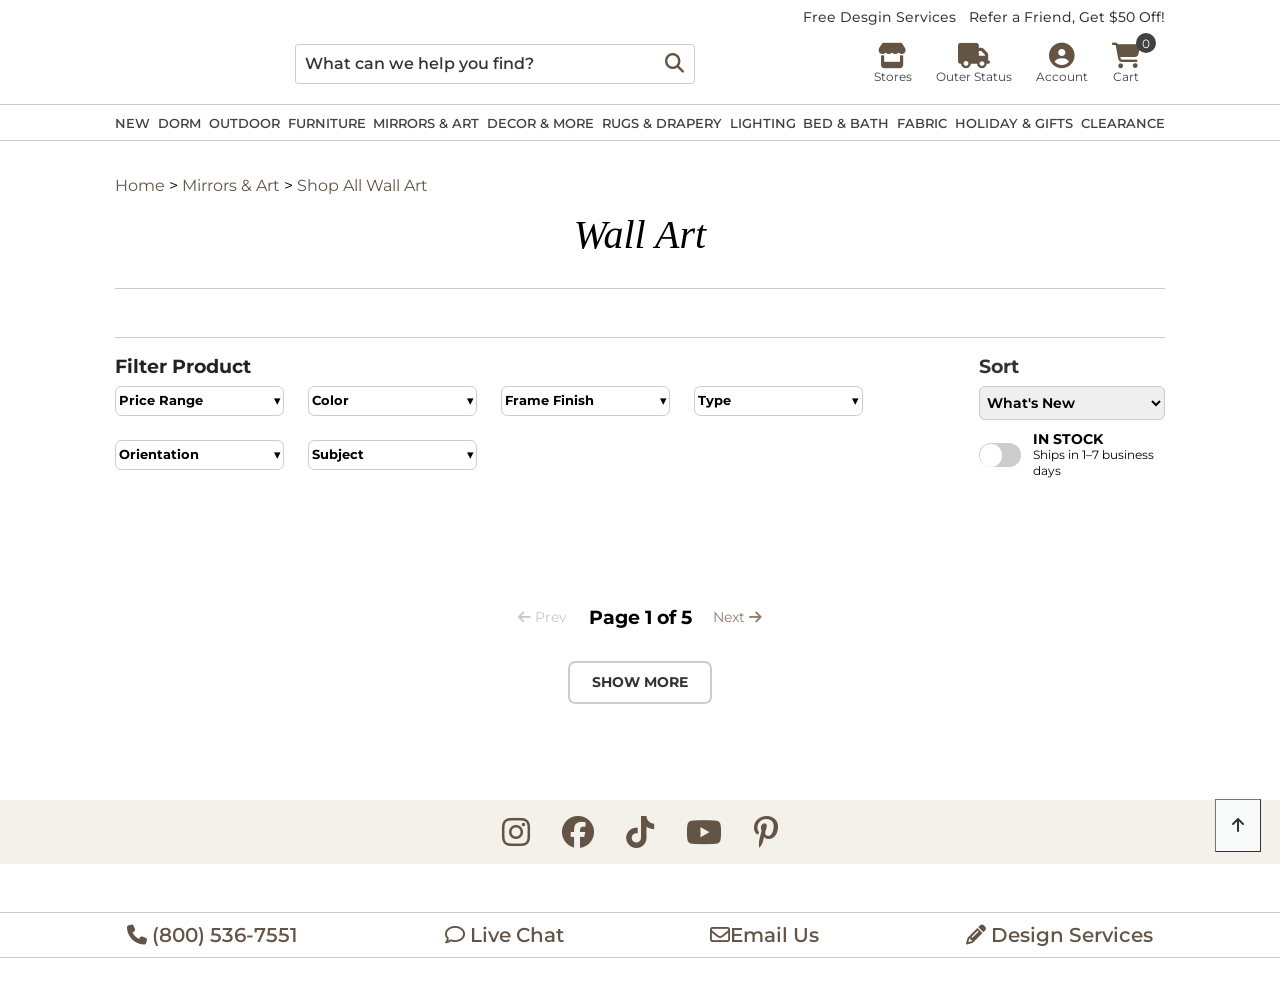
==== index.html @ 771d3446 "move the index to html" ====
<!DOCTYPE html>
<html lang="en">
  <head>
    <meta charset="UTF-8" />
    <meta name="viewport" content="width=device-width, initial-scale=1.0" />
    <title>Wall Arts | Ballard Desgins</title>
    <link
      rel="icon"
      href="//static1.ballarddesigns.com/wcsstore/images/BallardDesigns/favicons/favicon-32x32.png"
      type="image/png"
      sizes="32x32"
    />
    <!-- Font Awesome CDN Link -->
    <link
      href="https://cdnjs.cloudflare.com/ajax/libs/font-awesome/6.7.2/css/all.min.css"
      rel="stylesheet"
    />
    <!-- Custom CSS -->
    <link rel="stylesheet" href="/css/style.css" />
    <link rel="stylesheet" href="/css/header.css" />
    <link rel="stylesheet" href="/css/navbar.css" />
    <link rel="stylesheet" href="/css/wallArt.css" />
    <link rel="stylesheet" href="/css/filter&sort.css" />
    <link rel="stylesheet" href="/css/products.css" />
    <link rel="stylesheet" href="/css/footer.css" />
    <link rel="stylesheet" href="/css/responsive.css" />
    <!-- Custom JS -->
    <script src="fetchHeader.js" type="module" defer></script>
    <script src="fetchWallArt.js" type="module" defer></script>
    <script src="fetchProducts.js" type="module" defer></script>
    <script src="mainFunctions.js" type="module" defer></script>
  </head>
  <body>
    <!-- Start Header -->
    <header id="Header" class="container">
      <!-- Start Top Header -->
      <div class="top-header">
        <a href="#">Free Desgin Services</a>
        <a href="">Refer a Friend, Get $50 Off!</a>
      </div>
      <!-- End Top Header -->

      <!-- Start Main Header -->
      <div class="main-header">
        <a href="#"><img id="logo" src="" alt="" /></a>
        <div class="search-box">
          <input type="search" placeholder="What can we help you find?" />
          <button><i class="fa-solid fa-magnifying-glass"></i></button>
        </div>
        <div class="header-icons">
          <a href="#">
            <i class="fa-solid fa-store"></i>
            <span>Stores</span>
          </a>
          <a href="#">
            <i class="fa-solid fa-truck"></i>
            <span>Outer Status</span>
          </a>
          <a href="#">
            <i class="fa-solid fa-circle-user"></i>
            <span>Account</span>
          </a>
          <a href="#" class="cartLink">
            <i class="fa-solid fa-cart-shopping"></i>
            <span>Cart</span>
            <span class="cartBubble">0</span>
            <div class="cartPopup">Your shopping cart is empty</div>
          </a>
        </div>
      </div>
      <!-- End Main Header -->

      <!-- Start Scrolled Header -->
      <div class="main-header-scrolled">
        <a href="#"><img id="logo-scrolled" src="" alt="" /></a>
        <div class="search-box-scrolled">
          <input type="search" placeholder="What can we help you find?" />
          <button><i class="fa-solid fa-magnifying-glass"></i></button>
        </div>
        <div class="header-icons">
          <a href="#">
            <i class="fa-solid fa-store"></i>
          </a>
          <a href="#">
            <i class="fa-solid fa-truck"></i>
          </a>
          <a href="#">
            <i class="fa-solid fa-circle-user"></i>
          </a>
          <a href="#" class="cartLink">
            <i class="fa-solid fa-cart-shopping"></i>
            <span class="cartBubble">0</span>
            <div class="cartPopup">Your shopping cart is empty</div>
          </a>
        </div>
      </div>
      <!-- Start Scrolled Header -->

      <!-- Start Responsive Header -->
      <div class="responsive">
        <div class="main-header-responsive">
          <div class="header-icons-responsive1">
            <button id="menu-toggle">
              <i class="fa-solid fa-bars"></i>
            </button>
            <a href="#">
              <i class="fa-solid fa-circle-user"></i>
            </a>
          </div>
          <a href="#"><img id="logo-responsive" src="" alt="" /></a>
          <div class="header-icons-responsive2">
            <a href="#searchBoxResponsive">
              <i class="fa-solid fa-magnifying-glass"></i>
            </a>
            <a href="#" class="cartLink">
              <i class="fa-solid fa-cart-shopping"></i>
              <span class="cartBubble">0</span>
              <div class="cartPopup">Your shopping cart is empty</div>
            </a>
          </div>
        </div>
      </div>
      <!-- End Responsive Header -->

      <hr id="hr1" />
      <!-- Start Navbar -->
      <nav>
        <ul class="nav-list">
          <li class="nav-item">
            <a class="nav-link" href="#">NEW</a>
            <div class="dropdown-menu">
              <ul>
                <li><a href="#">ALL NEW ITEMS</a></li>
                <li><a href="#">THE DORM COLLECTION</a></li>
                <li><a href="#">OUTDOOR</a></li>
                <li><a href="#">FURNITURE</a></li>
                <li><a href="#">MIRRORS & ART</a></li>
                <li><a href="#">DECOR & MORE</a></li>
                <li><a href="#">TABLETOP</a></li>
                <li><a href="#">RUGS & DRAPERY</a></li>
                <li><a href="#">LIGHTING</a></li>
                <li><a href="#">BED & BATH</a></li>
                <li><a href="#">FABRIC BY THE YARD</a></li>
              </ul>
              <div class="dropdown-image">
                <img id="dropdownImgNew" src="" alt="Dropdown New Image" />
                <h4>Your Entry Needs This</h4>
                <p>
                  Don't miss the feminine details and narrow profile of our
                  Dawson Cabinet.
                </p>
                <a href="#">SHOP NOW »</a>
              </div>
            </div>
          </li>
          <li class="nav-item">
            <a class="nav-link" href="#">Dorm</a>
            <div class="dropdown-menu">
              <ul>
                <li><a href="#">ALL NEW ITEMS</a></li>
                <li><a href="#">THE DORM COLLECTION</a></li>
                <li><a href="#">OUTDOOR</a></li>
                <li><a href="#">FURNITURE</a></li>
                <li><a href="#">MIRRORS & ART</a></li>
                <li><a href="#">DECOR & MORE</a></li>
                <li><a href="#">TABLETOP</a></li>
                <li><a href="#">RUGS & DRAPERY</a></li>
                <li><a href="#">LIGHTING</a></li>
                <li><a href="#">BED & BATH</a></li>
                <li><a href="#">FABRIC BY THE YARD</a></li>
              </ul>
              <div class="dropdown-image">
                <img id="dropdownImgDorm" src="" alt="Dropdown New Dorm" />
                <h4>Your Entry Needs This</h4>
                <p>
                  Don't miss the feminine details and narrow profile of our
                  Dawson Cabinet.
                </p>
                <a href="#">SHOP DORM »</a>
              </div>
            </div>
          </li>
          <li class="nav-item">
            <a class="nav-link" href="#">Outdoor</a>
          </li>
          <li class="nav-item">
            <a class="nav-link" href="#">Furniture</a>
          </li>
          <li class="nav-item">
            <a class="nav-link" href="#">Mirrors & Art</a>
          </li>
          <li class="nav-item">
            <a class="nav-link" href="#">Decor & More</a>
          </li>
          <li class="nav-item">
            <a class="nav-link" href="#">Rugs & Drapery</a>
          </li>
          <li class="nav-item">
            <a class="nav-link" href="#">Lighting</a>
          </li>
          <li class="nav-item">
            <a class="nav-link" href="#">Bed & Bath</a>
          </li>
          <li class="nav-item">
            <a class="nav-link" href="#">Fabric</a>
          </li>
          <li class="nav-item">
            <a class="nav-link" href="#">Holiday & Gifts</a>
          </li>
          <li class="nav-item">
            <a class="nav-link" href="#" class="clearance">Clearance</a>
          </li>
        </ul>
      </nav>
      <!-- End Navbar -->
      <hr id="hr2" />
    </header>
    <!-- End Header -->

    <!-- Start Responsive Search Box -->
    <section class="search-box-responsive container" id="searchBoxResponsive">
      <input type="search" placeholder="What can we help you find?" />
      <button><i class="fa-solid fa-magnifying-glass"></i></button>
    </section>
    <!-- End Responsive Search Box -->

    <!-- Start Responsive Navbar -->
    <aside>
      <div id="side-menu" class="side-menu">
        <div class="side-menu-header">
          <h2>Shop by Category</h2>
          <button id="menu-close"><i class="fa-solid fa-xmark"></i></button>
        </div>
        <ul>
          <li>New</li>
          <li>Dorm</li>
          <li>Outdoor</li>
          <li>Furniture</li>
          <li>Mirrors & Art</li>
          <li>Decor & More</li>
          <li>Rugs & Drapery</li>
          <li>Lighting</li>
          <li>Bed & Bath</li>
          <li>Fabric</li>
          <li>Holiday & Gifts</li>
          <li class="clearance">Clearance</li>
        </ul>
        <div class="header-icons">
          <a href="#">
            <i class="fa-solid fa-store"></i>
            <span>Stores</span>
          </a>
          <a href="#">
            <i class="fa-solid fa-truck"></i>
            <span>Outer Status</span>
          </a>
          <a href="#">
            <i class="fa-solid fa-circle-user"></i>
            <span>Account</span>
          </a>
          <a href="#">
            <i class="fa-solid fa-headset"></i>
            <span>Contact</span>
          </a>
        </div>
      </div>
    </aside>
    <!-- End Responsive Navbar -->

    <!-- Start WallArt -->
    <section id="wallArt" class="container">
      <div id="breadcrumbs">
        <a href="#">Home</a> <span> > </span> <a href="#">Mirrors & Art</a>
        <span> > </span> <a href="#">Shop All Wall Art</a>
      </div>
      <h1>Wall Art</h1>
      <hr />
      <div id="categories"></div>
      <hr />
    </section>
    <!-- End WallArt -->

    <!-- Start Main -->
    <main class="container">
      <!-- Start Filter Product & Sort -->
      <div id="filterSort">
        <!-- Start Filters -->
        <div id="filtersProduct">
          <h3>Filter Product</h3>
          <div id="filter">
            <div class="filter-dropdown">
              <div class="dropdown-toggle" onclick="toggleDropdown(this)">
                <strong>Price Range</strong>
                <span class="arrow">&#9662;</span>
              </div>
              <div class="dropdown-options" id="priceFilters">
                <label
                  ><input type="checkbox" value="25-100" />
                  <span>$25 - $100</span></label
                >
                <label
                  ><input type="checkbox" value="100-250" />
                  <span>$100 - $250</span></label
                >
                <label
                  ><input type="checkbox" value="250-500" />
                  <span>$250 - $500</span></label
                >
                <label
                  ><input type="checkbox" value="500-1000" />
                  <span>$500 - $1000</span></label
                >
                <label
                  ><input type="checkbox" value="1000-1500" />
                  <span>$1000 - $1500</span></label
                >
                <label
                  ><input type="checkbox" value="1500-2000" />
                  <span>$1500 - $2000</span></label
                >
              </div>
            </div>

            <div class="filter-dropdown">
              <div class="dropdown-toggle" onclick="toggleDropdown(this)">
                <strong>Color</strong>
                <span class="arrow">&#9662;</span>
              </div>
              <div class="dropdown-options">
                <label><input type="checkbox" /> Black</label>
                <label><input type="checkbox" /> Blue</label>
                <label><input type="checkbox" /> Brown</label>
              </div>
            </div>

            <div class="filter-dropdown">
              <div class="dropdown-toggle" onclick="toggleDropdown(this)">
                <strong>Frame Finish</strong>
                <span class="arrow">&#9662;</span>
              </div>
              <div class="dropdown-options">
                <label><input type="checkbox" /> Black</label>
                <label><input type="checkbox" /> Brass</label>
                <label><input type="checkbox" /> Brown</label>
              </div>
            </div>

            <div class="filter-dropdown">
              <div class="dropdown-toggle" onclick="toggleDropdown(this)">
                <strong>Type</strong>
                <span class="arrow">&#9662;</span>
              </div>
              <div class="dropdown-options">
                <label><input type="checkbox" /> Canvas</label>
                <label><input type="checkbox" /> Framed Art</label>
                <label><input type="checkbox" /> Wood Prints</label>
              </div>
            </div>

            <div class="filter-dropdown">
              <div class="dropdown-toggle" onclick="toggleDropdown(this)">
                <strong>Orientation</strong>
                <span class="arrow">&#9662;</span>
              </div>
              <div class="dropdown-options">
                <label><input type="checkbox" /> Both</label>
                <label><input type="checkbox" /> Horizontal</label>
                <label><input type="checkbox" /> Vertical</label>
              </div>
            </div>

            <div class="filter-dropdown">
              <div class="dropdown-toggle" onclick="toggleDropdown(this)">
                <strong>Subject</strong>
                <span class="arrow">&#9662;</span>
              </div>
              <div class="dropdown-options">
                <label><input type="checkbox" /> Abstract</label>
                <label><input type="checkbox" /> Animal</label>
                <label><input type="checkbox" /> Cityspace</label>
              </div>
            </div>
          </div>
        </div>
        <!-- End Filters -->

        <!-- Start Sort -->
        <div id="sortProduct">
          <h3>Sort</h3>
          <select id="sortSelect">
            <option selected>What's New</option>
            <option>Relevance</option>
            <option>Price: Low to High</option>
            <option>Price: High to Low</option>
            <option>Alphabetically</option>
            <option>Customer Ratings</option>
          </select>
          <label class="switch-label">
            <input type="checkbox" />
            <span class="switch"></span>
            <span class="in-stock-text">
              <strong>IN STOCK</strong><br />
              <small>Ships in 1–7 business days</small>
            </span>
          </label>
        </div>
      </div>
      <!-- End Sort -->

      <!-- Start Filter Results -->
      <div id="resultsCount"></div>

      <div class="filters-row">
        <button id="resetFiltersButton">Reset Filters x</button>
        <div id="appliedFilters"></div>
      </div>
      <div class="filter-controls"></div>
      <!-- End Filter Results -->

      <!-- Start Products -->
      <div class="product-container" id="productContainer"></div>
      <!-- End Products -->
    </main>
    <!-- End Main -->

    <!-- Start Button To-Top -->
    <section id="toTop">
      <a href="#Header"><i class="fa-solid fa-arrow-up"></i></a>
    </section>
    <!-- End Button To-Top -->

    <!-- Start Footer -->
    <footer>
      <section class="slider">
        <div class="slider-page">
          <span class="disabled"
            ><i class="fa-solid fa-arrow-left"></i> Prev</span
          >
          <span class="strong-name">Page 1 of 5 </span>
          <span class="active"
            >Next <i class="fa-solid fa-arrow-right"></i
          ></span>
        </div>
        <div>
          <button class="show-more-button">SHOW MORE</button>
        </div>
      </section>
      <section id="socialMedia">
        <i class="fa-brands fa-instagram"></i>
        <i class="fa-brands fa-facebook"></i>
        <i class="fa-brands fa-tiktok"></i>
        <i class="fa-brands fa-youtube"></i>
        <i class="fa-brands fa-pinterest-p"></i>
      </section>
      <hr id="footer-hr-top" />
      <section id="contact">
        <div>
          <i class="fa-solid fa-phone"></i>
          <a href="tel:(800) 536-7551">(800) 536-7551</a>
        </div>
        <div>
          <i class="fa-regular fa-comment"></i> <a href="#">Live Chat</a>
        </div>
        <div>
          <i class="fa-regular fa-envelope"></i
          ><a href="mailto:email.example@example.com">Email Us</a>
        </div>
        <div>
          <i class="fa-solid fa-pencil"></i> <a href="#">Design Services</a>
        </div>
      </section>
      <hr id="footer-hr-bottom" />
    </footer>
    <!-- End Footer -->
  </body>
</html>
---- css/style.css ----
@import url('https://fonts.googleapis.com/css2?family=Inter:ital,opsz,wght@0,14..32,100..900;1,14..32,100..900&family=Montserrat:ital,wght@0,100..900;1,100..900&family=Noto+Sans:ital,wght@0,100..900;1,100..900&family=Poppins:ital,wght@0,100;0,200;0,300;0,400;0,500;0,600;0,700;0,800;0,900;1,100;1,200;1,300;1,400;1,500;1,600;1,700;1,800;1,900&family=Volkhov:ital,wght@0,400;0,700;1,400;1,700&family=Work+Sans:wght@100..900&display=swap');
@import url('https://fonts.googleapis.com/css2?family=Bodoni+Moda:ital,opsz,wght@0,6..96,400..900;1,6..96,400..900&family=Inter:ital,opsz,wght@0,14..32,100..900;1,14..32,100..900&family=Montserrat:ital,wght@0,100..900;1,100..900&family=Noto+Sans:ital,wght@0,100..900;1,100..900&family=Poppins:ital,wght@0,100;0,200;0,300;0,400;0,500;0,600;0,700;0,800;0,900;1,100;1,200;1,300;1,400;1,500;1,600;1,700;1,800;1,900&family=Volkhov:ital,wght@0,400;0,700;1,400;1,700&family=Work+Sans:wght@100..900&display=swap');
@import url('https://fonts.googleapis.com/css2?family=Bodoni+Moda:ital,opsz,wght@0,6..96,400..900;1,6..96,400..900&family=Cormorant:ital,wght@0,300..700;1,300..700&family=Inter:ital,opsz,wght@0,14..32,100..900;1,14..32,100..900&family=Montserrat:ital,wght@0,100..900;1,100..900&family=Noto+Sans:ital,wght@0,100..900;1,100..900&family=Poppins:ital,wght@0,100;0,200;0,300;0,400;0,500;0,600;0,700;0,800;0,900;1,100;1,200;1,300;1,400;1,500;1,600;1,700;1,800;1,900&family=Volkhov:ital,wght@0,400;0,700;1,400;1,700&family=Work+Sans:wght@100..900&display=swap');


:root{
    --basicFontColor:#333333;
    --logoColor:#635446;
    --headerIconColor:#414141;
    --hrColor:#cccccc;
    --whiteColorPlus:#fff;
    --headerFont:"Montserrat", Verdana, Helvetica, sans-serif;
    --logoFont:"Bondoi", Helvetica, sans-serif;
    --cormorantFont:"Cormorant (woff2)",Times,"Times New Roman",serif;
    
}
*{
    box-sizing: border-box;
    margin: 0;
    padding: 0;
    font-family: var(--headerFont);
    text-decoration: none;
    
}
body{
  box-sizing: border-box;
  overflow-x: hidden;
}
.container{
    width:82vw;
    margin: auto;  
}
hr{
  border: 0;
  border-top: 1px solid var(--hrColor);
}
  /* Button To Top */
  #toTop{
    position: fixed;
    right: 1.2em;
    bottom:3em;
    z-index: 999;
    background-color: #f9fafbe1;
    border-top: 0.1em solid #767676;
    border-left: 0.1em solid #767676;
    border-right: 0.1em solid #333333;
    border-bottom: 0.1em solid #333333;
    padding:1em 1em;
  }
  #toTop a{
    font-size: 1rem;
    color: var(--basicFontColor);
    
  }

/* Respoinsive */
header .responsive,
.search-box-responsive,
aside .side-menu{
  display: none;
}
---- css/header.css ----
@import url('https://fonts.googleapis.com/css2?family=Inter:ital,opsz,wght@0,14..32,100..900;1,14..32,100..900&family=Montserrat:ital,wght@0,100..900;1,100..900&family=Noto+Sans:ital,wght@0,100..900;1,100..900&family=Poppins:ital,wght@0,100;0,200;0,300;0,400;0,500;0,600;0,700;0,800;0,900;1,100;1,200;1,300;1,400;1,500;1,600;1,700;1,800;1,900&family=Volkhov:ital,wght@0,400;0,700;1,400;1,700&family=Work+Sans:wght@100..900&display=swap');
@import url('https://fonts.googleapis.com/css2?family=Bodoni+Moda:ital,opsz,wght@0,6..96,400..900;1,6..96,400..900&family=Inter:ital,opsz,wght@0,14..32,100..900;1,14..32,100..900&family=Montserrat:ital,wght@0,100..900;1,100..900&family=Noto+Sans:ital,wght@0,100..900;1,100..900&family=Poppins:ital,wght@0,100;0,200;0,300;0,400;0,500;0,600;0,700;0,800;0,900;1,100;1,200;1,300;1,400;1,500;1,600;1,700;1,800;1,900&family=Volkhov:ital,wght@0,400;0,700;1,400;1,700&family=Work+Sans:wght@100..900&display=swap');
@import url('https://fonts.googleapis.com/css2?family=Bodoni+Moda:ital,opsz,wght@0,6..96,400..900;1,6..96,400..900&family=Cormorant:ital,wght@0,300..700;1,300..700&family=Inter:ital,opsz,wght@0,14..32,100..900;1,14..32,100..900&family=Montserrat:ital,wght@0,100..900;1,100..900&family=Noto+Sans:ital,wght@0,100..900;1,100..900&family=Poppins:ital,wght@0,100;0,200;0,300;0,400;0,500;0,600;0,700;0,800;0,900;1,100;1,200;1,300;1,400;1,500;1,600;1,700;1,800;1,900&family=Volkhov:ital,wght@0,400;0,700;1,400;1,700&family=Work+Sans:wght@100..900&display=swap');

/* Start Header */
header{
    position: sticky;
    top: 0;
    background-color: white;
    z-index: 1000;
}
/* Top Header */
header .top-header{
    display: flex;
    justify-content: flex-end;
    gap: 0.8em;
    padding:0.5em 0 ;
}
header .top-header a{
    text-decoration: none;
    color:var(--basicFontColor);
    font-size: 14px;
    font-weight: 450;
    font-family: var(--headerFont);
    border-bottom: 0.1em solid transparent;
}
header .top-header a:hover{
    cursor: pointer;
    border-bottom: 0.1em solid var(--basicFontColor);
}

/* Main Header */
header .main-header{
    margin-top: 0.5em;
    display: flex;
    align-items: center;
    justify-content: space-between;
}
header #logo{
  width: 25em;
}
header .search-box{
    padding:0.5em;
    border: 0.075em solid var(--hrColor);
    border-radius: 0.2em;
    width: 25em;
    display: flex;
    align-items: center;
    justify-content: space-between;
    padding: 0.6em;
    outline: 0.25em solid transparent;
}
header .search-box:focus-within{
    outline: 0.25em solid rgb(148, 188, 245);
    border-radius: 0.3em;
}
header .search-box input{
    width:92%;
    font-size: 1rem;
    border: none;
}
header .search-box input::placeholder{
    color: var(--basicFontColor);
    font-weight: 550;
}
header .search-box input:focus{
    outline: none;
    border: none;
}
header .search-box button{
    background: none;
    border: none;
    outline: none;
    cursor: pointer;
}
header .search-box button i{
    font-size: 1.2rem;
    color: var(--logoColor);  
}
header .header-icons{
    display: flex;
    justify-content: space-evenly;
    align-items: center;
    gap: 1.5em;
    padding-right: 1.5em;
    background-color: white;
}
header .header-icons a{
    display: flex;
    flex-direction: column;
    justify-content: space-between;
    align-items: center;
    border-bottom: 0.1em solid transparent;
}
header .header-icons a:hover{
    border-bottom: 0.1em solid var(--logoColor);
}
header .header-icons a i{
    color: var(--logoColor);
    font-size: 1.6rem;
}
header .header-icons a span{
    color: var(--headerIconColor);
    font-size: 12px;
}
header .cartLink {
    position: relative;
}

header .cartBubble {
    position: absolute;
    top: -10px;
    right: -15px;
    background: var(--headerIconColor);
    color: white !important;
    border-radius: 50%;
    width: 20px;
    height: 20px;
    display: flex;
    align-items: center;
    justify-content: center;
    font-size: 12px;
}

header .cartPopup {
    display: none;
    position: absolute;
    z-index: 999;
    top: 3em; 
    left: 50%;
    transform: translateX(-90%);
    background-color: white;
    color: var(--basicFontColor);
    padding: 1.5em 1em;
    width: 30em;
    font-size: 12px;
    box-shadow: 0 3px 5px rgba(0,0,0,0.4);
}

header .cartLink:hover .cartPopup {
    display: block;
}
header hr{
    border: 0;
    border-top: 1px solid var(--hrColor);
  }
header  #hr1{
    margin: 0 calc(-50vw + 61%); 
    width: 100vw; 
    position: relative; 
    left: 50%; 
    transform: translateX(-50%); 
    margin: 1.2em 0 0.5em;
}
header #hr2{
    margin: 0 calc(-50vw + 61%); 
    width: 100vw; 
    position: relative; 
    left: 50%; 
    transform: translateX(-50%); 
    margin: 0.5em 0 1.2em;
}

/* Header scrolled */
header .main-header-scrolled{
    padding-top: 1em;
    display: flex;
    align-items: center;
    justify-content: space-between;
    display: none;
}
header #logo-scrolled{
    width: 20em;
    height: 1.5em;
  }
header .search-box-scrolled{
    border: 0.075em solid var(--hrColor);
    border-radius: 0.2em;
    width: 30em;
    display: flex;
    align-items: center;
    justify-content: space-between;
    padding: 0.4em;
    outline: 0.25em solid transparent;
}
header .search-box-scrolled:focus-within{
    outline: 0.25em solid rgb(148, 188, 245);
    border-radius: 0.3em;
}
header .search-box-scrolled input{
    width:92%;
    font-size: 1rem;
    border: none;
}
header .search-box-scrolled input::placeholder{
    color: var(--basicFontColor);
    font-weight: 550;
}
header .search-box-scrolled input:focus{
    outline: none;
    border: none;
}
header .search-box-scrolled button{
    background: none;
    border: none;
    outline: none;
    cursor: pointer;
}
header .search-box-scrolled button i{
    font-size: 1.2rem;
    color: var(--logoColor);  
}

header.scrolled .top-header {
  display: none;
}
header.scrolled .main-header {
  display: none;
}

header.scrolled .main-header-scrolled {
  display: flex;
}
---- css/navbar.css ----
@import url('https://fonts.googleapis.com/css2?family=Inter:ital,opsz,wght@0,14..32,100..900;1,14..32,100..900&family=Montserrat:ital,wght@0,100..900;1,100..900&family=Noto+Sans:ital,wght@0,100..900;1,100..900&family=Poppins:ital,wght@0,100;0,200;0,300;0,400;0,500;0,600;0,700;0,800;0,900;1,100;1,200;1,300;1,400;1,500;1,600;1,700;1,800;1,900&family=Volkhov:ital,wght@0,400;0,700;1,400;1,700&family=Work+Sans:wght@100..900&display=swap');
@import url('https://fonts.googleapis.com/css2?family=Bodoni+Moda:ital,opsz,wght@0,6..96,400..900;1,6..96,400..900&family=Inter:ital,opsz,wght@0,14..32,100..900;1,14..32,100..900&family=Montserrat:ital,wght@0,100..900;1,100..900&family=Noto+Sans:ital,wght@0,100..900;1,100..900&family=Poppins:ital,wght@0,100;0,200;0,300;0,400;0,500;0,600;0,700;0,800;0,900;1,100;1,200;1,300;1,400;1,500;1,600;1,700;1,800;1,900&family=Volkhov:ital,wght@0,400;0,700;1,400;1,700&family=Work+Sans:wght@100..900&display=swap');
@import url('https://fonts.googleapis.com/css2?family=Bodoni+Moda:ital,opsz,wght@0,6..96,400..900;1,6..96,400..900&family=Cormorant:ital,wght@0,300..700;1,300..700&family=Inter:ital,opsz,wght@0,14..32,100..900;1,14..32,100..900&family=Montserrat:ital,wght@0,100..900;1,100..900&family=Noto+Sans:ital,wght@0,100..900;1,100..900&family=Poppins:ital,wght@0,100;0,200;0,300;0,400;0,500;0,600;0,700;0,800;0,900;1,100;1,200;1,300;1,400;1,500;1,600;1,700;1,800;1,900&family=Volkhov:ital,wght@0,400;0,700;1,400;1,700&family=Work+Sans:wght@100..900&display=swap');

/* navbar */
nav {
    position: relative;

}
nav ul li a:hover{
    border-bottom: 0.25em solid var(--logoColor);
}  
nav .nav-list {
    display: flex;
    align-items: center;
    justify-content: space-between;
    list-style: none;
    margin: 0;
    padding: 0;
}  
nav .nav-item {
    position: relative;  
}
nav .nav-link {
    font-size: 0.8em;
    color: var(--headerIconColor);
    font-weight: 550;
    border-bottom: 0.25em solid transparent;
    padding-bottom: 0.5em;
    text-transform: uppercase;
}
nav .nav-link:hover{
    border-bottom: 0.25em solid var(--logoColor);
}
nav .clearance{
    color: #e03e3e ;
}
nav .dropdown-menu {
    position: absolute;
    top: 1.75em;
    left: 0;
    background-color:rgba(220, 220, 220);
    width: 30em;
    z-index: 999;
    padding: 1.5em;
    border-bottom: 0.3em solid var(--logoColor);
    display: none;
}
nav .dropdown-menu ul {
    list-style: none;
    padding: 0;
    margin: 0;
    width: 50%;
    display: flex;
    flex-direction: column;
    justify-content: space-between;
    align-items: flex-start;
    gap: 0.4em;
}
nav .dropdown-menu ul li a {  
    font-weight: 600;
    font-size: 0.8rem;
    color: var(--basicFontColor) !important;
    text-decoration: none;
    display: block;
    border-bottom: 0.01em solid transparent;
}
nav .dropdown-menu ul li a:hover{
    border-bottom: 0.01em solid var(--basicFontColor);
}
nav .dropdown-image {
    width: 45%;
    text-align: center;
}
nav .dropdown-image img {
    width: 100%;
    height: auto;
    margin-bottom: 1em;
}
nav .dropdown-image h4{
    font-size: 0.8rem;
    font-weight: 600;
    margin-bottom: 0.5em;
}
nav .dropdown-image p{
    font-size: 0.75rem;
    margin-bottom: 0.5em;
}
nav .dropdown-image a{
    font-weight: 650;
    color: var(--logoColor);
    font-size: 0.85rem;
}
nav .nav-item:hover .dropdown-menu {
    display: flex;
    justify-content: space-between;
}
/* End Navbar */
---- css/wallArt.css ----
@import url('https://fonts.googleapis.com/css2?family=Inter:ital,opsz,wght@0,14..32,100..900;1,14..32,100..900&family=Montserrat:ital,wght@0,100..900;1,100..900&family=Noto+Sans:ital,wght@0,100..900;1,100..900&family=Poppins:ital,wght@0,100;0,200;0,300;0,400;0,500;0,600;0,700;0,800;0,900;1,100;1,200;1,300;1,400;1,500;1,600;1,700;1,800;1,900&family=Volkhov:ital,wght@0,400;0,700;1,400;1,700&family=Work+Sans:wght@100..900&display=swap');
@import url('https://fonts.googleapis.com/css2?family=Bodoni+Moda:ital,opsz,wght@0,6..96,400..900;1,6..96,400..900&family=Inter:ital,opsz,wght@0,14..32,100..900;1,14..32,100..900&family=Montserrat:ital,wght@0,100..900;1,100..900&family=Noto+Sans:ital,wght@0,100..900;1,100..900&family=Poppins:ital,wght@0,100;0,200;0,300;0,400;0,500;0,600;0,700;0,800;0,900;1,100;1,200;1,300;1,400;1,500;1,600;1,700;1,800;1,900&family=Volkhov:ital,wght@0,400;0,700;1,400;1,700&family=Work+Sans:wght@100..900&display=swap');
@import url('https://fonts.googleapis.com/css2?family=Bodoni+Moda:ital,opsz,wght@0,6..96,400..900;1,6..96,400..900&family=Cormorant:ital,wght@0,300..700;1,300..700&family=Inter:ital,opsz,wght@0,14..32,100..900;1,14..32,100..900&family=Montserrat:ital,wght@0,100..900;1,100..900&family=Noto+Sans:ital,wght@0,100..900;1,100..900&family=Poppins:ital,wght@0,100;0,200;0,300;0,400;0,500;0,600;0,700;0,800;0,900;1,100;1,200;1,300;1,400;1,500;1,600;1,700;1,800;1,900&family=Volkhov:ital,wght@0,400;0,700;1,400;1,700&family=Work+Sans:wght@100..900&display=swap');


/* Start Wall Art */
#wallArt{
    padding: 0;
}
#wallArt #breadcrumbs{
    margin: 0;
    padding: 1em 0;
}
#wallArt .bold{
    font-size: 0.8rem;
    font-weight: 650;
    color: var(--basicFontColor);
}
#wallArt .bold:hover{
    border-bottom: 1px solid var(--basicFontColor);
}
#wallArt #basePosition{
    font-size: 0.8rem;
    font-weight: 650;
    color: #595c5f;
}
#wallArt h1{
    font-family: var(--cormorantFont);
    font-style: italic;
    font-weight: 200;
    text-align: center;
    font-size: 2.5rem;
    margin-bottom: 0.75em;
}
#wallArt #categories{
    padding:auto 2.5em ;
    display: flex;
    justify-content: space-evenly;
    align-items: center;
    flex-wrap: wrap;
    margin: 1.5em;
}
#wallArt .category{
    display: flex;
    flex-direction: column;
    justify-content: space-between;
    gap: 0.5em;
    align-items: center;
}
#wallArt .category img{
    width: 100px;
    height: 100px;
    object-fit: cover;
}
#wallArt .category a{
    color: var(--basicFontColor);
    font-size: 0.75rem;
    border-bottom: 1px solid transparent;
}
#wallArt .category:hover img{
    opacity: calc(50%);
}
#wallArt .category:hover a{
    border-bottom: 1px solid var(--basicFontColor);
}
---- css/filter&sort.css ----
@import url('https://fonts.googleapis.com/css2?family=Inter:ital,opsz,wght@0,14..32,100..900;1,14..32,100..900&family=Montserrat:ital,wght@0,100..900;1,100..900&family=Noto+Sans:ital,wght@0,100..900;1,100..900&family=Poppins:ital,wght@0,100;0,200;0,300;0,400;0,500;0,600;0,700;0,800;0,900;1,100;1,200;1,300;1,400;1,500;1,600;1,700;1,800;1,900&family=Volkhov:ital,wght@0,400;0,700;1,400;1,700&family=Work+Sans:wght@100..900&display=swap');
@import url('https://fonts.googleapis.com/css2?family=Bodoni+Moda:ital,opsz,wght@0,6..96,400..900;1,6..96,400..900&family=Inter:ital,opsz,wght@0,14..32,100..900;1,14..32,100..900&family=Montserrat:ital,wght@0,100..900;1,100..900&family=Noto+Sans:ital,wght@0,100..900;1,100..900&family=Poppins:ital,wght@0,100;0,200;0,300;0,400;0,500;0,600;0,700;0,800;0,900;1,100;1,200;1,300;1,400;1,500;1,600;1,700;1,800;1,900&family=Volkhov:ital,wght@0,400;0,700;1,400;1,700&family=Work+Sans:wght@100..900&display=swap');
@import url('https://fonts.googleapis.com/css2?family=Bodoni+Moda:ital,opsz,wght@0,6..96,400..900;1,6..96,400..900&family=Cormorant:ital,wght@0,300..700;1,300..700&family=Inter:ital,opsz,wght@0,14..32,100..900;1,14..32,100..900&family=Montserrat:ital,wght@0,100..900;1,100..900&family=Noto+Sans:ital,wght@0,100..900;1,100..900&family=Poppins:ital,wght@0,100;0,200;0,300;0,400;0,500;0,600;0,700;0,800;0,900;1,100;1,200;1,300;1,400;1,500;1,600;1,700;1,800;1,900&family=Volkhov:ital,wght@0,400;0,700;1,400;1,700&family=Work+Sans:wght@100..900&display=swap');


/* Start Filter Product & Sort */
#filterSort {
    display: flex;
    justify-content: space-between;
    align-items: flex-start;
    gap: 3em;
    flex-wrap: wrap;
    font-family: sans-serif;
    padding: 1em 0;
  }
  
/* Filter section */
#filtersProduct {
    flex: 1 1 70%;
}
  
#filtersProduct h3 {
    margin-bottom: 0.5rem;
    font-size: 1.2rem;
    color: #222;
}
  
/* Filters group */
#filter {
    display: flex;
    flex-wrap: wrap;
    gap: 1.5em;
  }
  /*Filter Dropdown */
  .filter-dropdown {
    position: relative;
    width: 13.2em;
    font-size: 0.8rem;
  }
  
  .dropdown-toggle {
    background-color: var(--whiteColorPlus);
    border: 1px solid var(--hrColor);
    border-radius: 0.5em;
    padding: 0.5em 0;
    cursor: pointer;
    display: flex;
    justify-content: space-between;
    align-items: center;
    padding: 0.5em 0.2em;
  }
  
  .dropdown-options {
    display: none;
    position: absolute;
    top: 100%;
    left: 0;
    width: 100%;
    background: var(--whiteColorPlus);
    border: 1px solid var(--hrColor);
    padding: 0.5em 0.5em;
    box-shadow: 0 0.2em 0.5em rgba(0,0,0,0.1);
    z-index: 1000;
  }
  
  .dropdown-options label {
    display: block;
    margin: 0.5em 0;
    font-size: 0.95rem;
    color: #4D4D4D;
    cursor: pointer;
  }
  .dropdown-options label input[type="checkbox"]{
    accent-color:#333333
  }
  .dropdown-options label input[type="checkbox"]:checked +span{
    color:#222;
    font-weight: 650;
  }
  
  .arrow {
    margin-left: 0.5em;
    font-size: 0.8rem;
  }
  .filter-dropdown.open .dropdown-options {
    display: block;
  }
  
  /* End Filter Dropdown */
  #filter select {
    padding: 8px 12px;
    border: 1px solid #ccc;
    border-radius: 6px;
    min-width: 150px;
    cursor: pointer;
    font-size: 0.95rem;
  }
  
  /* Sort section */
  #sortProduct {
    flex: 1 1 10%;
  }
  
  #sortProduct h3 {
    margin-bottom: 0.5rem;
    font-size: 1.2rem;
    color: var(--basicFontColor);
  }
  
  #sortSelect {
    padding: 0.5em 0.2em;
    border-radius: 6px;
    border: 1px solid #ccc;
    font-size: 0.85rem;
    font-weight: 650;
    cursor: pointer;
    min-width: 100%;
  }
  
  .switch-label {
    display: flex;
    align-items: center;
    gap: 0.75em;
    margin-top: 0.75em;
  }
  
  .switch-label input {
    display: none;
  }
  
  .switch {
    width: 3em;
    height: 1.5em;
    background-color: #ccc;
    border-radius: 1.5em;
    position: relative;
    cursor: pointer;
  }
  
  .switch::before {
    content: "";
    position: absolute;
    width: 1.4em;
    height: 1.4em;
    top: 0.05em;
    left: 0.05em;
    background: white;
    border-radius: 50%;
    transition: 0.3s;
  }
  
  input:checked + .switch::before {
    transform: translateX(1.5em);
  }
  
  input:checked + .switch {
    background-color: #6caba3;
  }
  
  .in-stock-text {
    font-size: 0.9rem;
    line-height: 1.1;
  }
  /* Filters Ruselt */
  #resultsCount {
    color: var(--headerIconColor);
    font-size: 0.85rem;
    margin: 1em 0;
  }
  .filters-row {
    display: flex;
    align-items: center;
    gap: 1em;
    margin-bottom: 1em;
    flex-wrap: wrap;
  }
  
  #appliedFilters {
    display: flex;
    align-items: center;
    gap: 1em;
  }
  
  #resetFiltersButton {
    background-color: #b4a296; 
    color: white; 
    border: none;
    padding: 0.5em 1em;
    border-radius: 1em; 
    cursor: pointer;
    font-size: 0.9em;
    transition: background-color 0.3s ease;
    display: none;  
  }
  
  #resetFiltersButton:hover {
    background-color: #8d7065; 
  }
  
  #resetFiltersButton:focus {
    outline: none;
    box-shadow: 0 0 0 2px rgba(161, 136, 127, 0.5); 
  }
  .filter-tag {
    background-color: #f3f1e9;
    color: var(--logoColor);
    padding: 0.4em 0.6em;
    border-radius: 1em;
    display: flex;
    align-items: center;
    font-size: 0.9rem;
    font-weight: 550;
  }
  
  .remove-filter {
    margin-left: 0.5em;
    cursor: pointer;
    font-weight: 550;
    color: var(--logoColor);
  }
  
  .remove-filter:hover {
    color: var(--basicFontColor);
  }
---- css/products.css ----
@import url('https://fonts.googleapis.com/css2?family=Inter:ital,opsz,wght@0,14..32,100..900;1,14..32,100..900&family=Montserrat:ital,wght@0,100..900;1,100..900&family=Noto+Sans:ital,wght@0,100..900;1,100..900&family=Poppins:ital,wght@0,100;0,200;0,300;0,400;0,500;0,600;0,700;0,800;0,900;1,100;1,200;1,300;1,400;1,500;1,600;1,700;1,800;1,900&family=Volkhov:ital,wght@0,400;0,700;1,400;1,700&family=Work+Sans:wght@100..900&display=swap');
@import url('https://fonts.googleapis.com/css2?family=Bodoni+Moda:ital,opsz,wght@0,6..96,400..900;1,6..96,400..900&family=Inter:ital,opsz,wght@0,14..32,100..900;1,14..32,100..900&family=Montserrat:ital,wght@0,100..900;1,100..900&family=Noto+Sans:ital,wght@0,100..900;1,100..900&family=Poppins:ital,wght@0,100;0,200;0,300;0,400;0,500;0,600;0,700;0,800;0,900;1,100;1,200;1,300;1,400;1,500;1,600;1,700;1,800;1,900&family=Volkhov:ital,wght@0,400;0,700;1,400;1,700&family=Work+Sans:wght@100..900&display=swap');
@import url('https://fonts.googleapis.com/css2?family=Bodoni+Moda:ital,opsz,wght@0,6..96,400..900;1,6..96,400..900&family=Cormorant:ital,wght@0,300..700;1,300..700&family=Inter:ital,opsz,wght@0,14..32,100..900;1,14..32,100..900&family=Montserrat:ital,wght@0,100..900;1,100..900&family=Noto+Sans:ital,wght@0,100..900;1,100..900&family=Poppins:ital,wght@0,100;0,200;0,300;0,400;0,500;0,600;0,700;0,800;0,900;1,100;1,200;1,300;1,400;1,500;1,600;1,700;1,800;1,900&family=Volkhov:ital,wght@0,400;0,700;1,400;1,700&family=Work+Sans:wght@100..900&display=swap');


/* Products */

.product-container {
    display: grid;
    grid-template-columns: repeat(auto-fit, minmax(25em, 1fr));
    align-items: start;
    margin-top: 3em;
}
.product-container .product-card {
    padding: 1.5em 1em;
}
.product-container .main-img {
    width: 100%;
}
.product-container .new-label {
    display: inline-block;
    background-color: #e1e8f3;
    padding: 0.3em 0.5em ;
    font-size: 0.8rem;
    font-weight: 550;
    border-radius: 0.2em;
    margin: 0.5em 0;
}
.product-container .new-label:empty{
    background-color:transparent;
    padding: 0;
    margin: 0;
}
.product-container .thumbnails {
    margin-top: 0.5em;
}
.product-container .thumbnails img {
    width: 3em;
    margin: 0 0.25em;
}
.product-container .title {
    font-size: 1.1rem;
    margin: 0.5em 0;
}
.product-container .old-price {
    font-size: 0.8em;
    text-decoration: line-through;
    color: #888;
}
.product-container .new-price {
    color: #be2143;
    font-size: 1rem;
    font-weight: 700;
    margin-top: 0.5em;
}
.product-container .thumbnail:hover {
    cursor: pointer;
}
  /* End Products */
---- css/footer.css ----
@import url('https://fonts.googleapis.com/css2?family=Inter:ital,opsz,wght@0,14..32,100..900;1,14..32,100..900&family=Montserrat:ital,wght@0,100..900;1,100..900&family=Noto+Sans:ital,wght@0,100..900;1,100..900&family=Poppins:ital,wght@0,100;0,200;0,300;0,400;0,500;0,600;0,700;0,800;0,900;1,100;1,200;1,300;1,400;1,500;1,600;1,700;1,800;1,900&family=Volkhov:ital,wght@0,400;0,700;1,400;1,700&family=Work+Sans:wght@100..900&display=swap');
@import url('https://fonts.googleapis.com/css2?family=Bodoni+Moda:ital,opsz,wght@0,6..96,400..900;1,6..96,400..900&family=Inter:ital,opsz,wght@0,14..32,100..900;1,14..32,100..900&family=Montserrat:ital,wght@0,100..900;1,100..900&family=Noto+Sans:ital,wght@0,100..900;1,100..900&family=Poppins:ital,wght@0,100;0,200;0,300;0,400;0,500;0,600;0,700;0,800;0,900;1,100;1,200;1,300;1,400;1,500;1,600;1,700;1,800;1,900&family=Volkhov:ital,wght@0,400;0,700;1,400;1,700&family=Work+Sans:wght@100..900&display=swap');
@import url('https://fonts.googleapis.com/css2?family=Bodoni+Moda:ital,opsz,wght@0,6..96,400..900;1,6..96,400..900&family=Cormorant:ital,wght@0,300..700;1,300..700&family=Inter:ital,opsz,wght@0,14..32,100..900;1,14..32,100..900&family=Montserrat:ital,wght@0,100..900;1,100..900&family=Noto+Sans:ital,wght@0,100..900;1,100..900&family=Poppins:ital,wght@0,100;0,200;0,300;0,400;0,500;0,600;0,700;0,800;0,900;1,100;1,200;1,300;1,400;1,500;1,600;1,700;1,800;1,900&family=Volkhov:ital,wght@0,400;0,700;1,400;1,700&family=Work+Sans:wght@100..900&display=swap');


/* Footer */
footer .slider{
    display: flex;
    flex-direction: column;
    justify-content: space-between;
    align-items: center;
    gap: 2em;
    margin-top: 3em;
    margin-bottom: 3.5em;
}
footer .slider-page{
    display: flex;
    justify-content: center;
    align-items: center;
    gap: 1.5em;
    font-size: 0.9rem;
}
footer .disabled{
    color: #c4c8cb;
}
footer .strong-name{
    font-weight: 700;
    font-size: 1.2rem;
}
footer .active{
    color: #947c6a;
}
footer .show-more-button{
    font-size: 0.9rem;
    font-weight: 700;
    padding: 0.75em 1.5em;
    border-radius: 0.5em;
    background-color: white;
    color: var(--basicFontColor);
    border: 0.15em solid var(--hrColor);
}
footer .show-more-button:hover{
    background-color: var(--basicFontColor);
    color: white;
    border: 0.15em solid var(--basicFontColor);
}
footer #socialMedia{
    display: flex;
    align-items: center;
    justify-content: center;
    gap: 1em;
    padding: 0.5em;
    margin-top: 3em;
    background-color: #f3f1e9;
    color: var(--logoColor);
    font-size: 2rem;
}
footer #footer-hr-top{
    margin-top: 3em;
}
footer #footer-hr-bottom{
    margin-bottom: 3em;
}
footer #contact{
    display: flex;
    align-items: center;
    justify-content: space-evenly;
    gap: 1em;
    padding: 0.5em 0;
    font-size: 1.25rem;
    font-weight: 550;
}
footer #contact i,a{
    color: var(--logoColor);
}
  
  /* End Footer */
---- css/responsive.css ----
@import url('https://fonts.googleapis.com/css2?family=Inter:ital,opsz,wght@0,14..32,100..900;1,14..32,100..900&family=Montserrat:ital,wght@0,100..900;1,100..900&family=Noto+Sans:ital,wght@0,100..900;1,100..900&family=Poppins:ital,wght@0,100;0,200;0,300;0,400;0,500;0,600;0,700;0,800;0,900;1,100;1,200;1,300;1,400;1,500;1,600;1,700;1,800;1,900&family=Volkhov:ital,wght@0,400;0,700;1,400;1,700&family=Work+Sans:wght@100..900&display=swap');
@import url('https://fonts.googleapis.com/css2?family=Bodoni+Moda:ital,opsz,wght@0,6..96,400..900;1,6..96,400..900&family=Inter:ital,opsz,wght@0,14..32,100..900;1,14..32,100..900&family=Montserrat:ital,wght@0,100..900;1,100..900&family=Noto+Sans:ital,wght@0,100..900;1,100..900&family=Poppins:ital,wght@0,100;0,200;0,300;0,400;0,500;0,600;0,700;0,800;0,900;1,100;1,200;1,300;1,400;1,500;1,600;1,700;1,800;1,900&family=Volkhov:ital,wght@0,400;0,700;1,400;1,700&family=Work+Sans:wght@100..900&display=swap');
@import url('https://fonts.googleapis.com/css2?family=Bodoni+Moda:ital,opsz,wght@0,6..96,400..900;1,6..96,400..900&family=Cormorant:ital,wght@0,300..700;1,300..700&family=Inter:ital,opsz,wght@0,14..32,100..900;1,14..32,100..900&family=Montserrat:ital,wght@0,100..900;1,100..900&family=Noto+Sans:ital,wght@0,100..900;1,100..900&family=Poppins:ital,wght@0,100;0,200;0,300;0,400;0,500;0,600;0,700;0,800;0,900;1,100;1,200;1,300;1,400;1,500;1,600;1,700;1,800;1,900&family=Volkhov:ital,wght@0,400;0,700;1,400;1,700&family=Work+Sans:wght@100..900&display=swap');

@media (max-width: 992px) {
header .top-header,
header .main-header,
header .main-header-scrolled,
nav,
header #hr1,
header #hr2 {
    display: none;
}
header .main-header-scrolled {
    display: none;
}
header.scrolled .main-header {
    display: none;
}
header.scrolled .main-header-scrolled {
    display: none;
}
header .responsive{
    display: block;

}
header .main-header-responsive{
    margin-top: 1em;
    margin-bottom: 2em;
    padding: 1em;
    display: flex;
    justify-content: space-between;
    align-items: center;
    position: sticky;
    top: 1em;
}
header #logo-responsive{
    height: 1.5em;
    width: 15em;
}
header .header-icons-responsive1{
    display: flex;
    align-items: center;
    justify-content: space-between;
    gap: 1em;
    background-color: white;
}
header .header-icons-responsive1 button{
  border: none;
}
header .header-icons-responsive2{
    display: flex;
    align-items: center;
    justify-content: space-between;
    gap: 1em;
    background-color: white;
}
header .header-icons-responsive1 i,
header .header-icons-responsive2 i{
    font-size: 1.2rem;
}
.search-box-responsive{
    border: 0.075em solid var(--hrColor);
    border-radius: 0.2em;
    width: 80%;
    display: flex;
    align-items: center;
    justify-content: space-between;
    padding: 0.4em;
    outline: 0.25em solid transparent;
    margin-bottom: 2em;
}
.search-box-responsive:focus-within{
    outline: 0.25em solid rgb(148, 188, 245);
    border-radius: 0.3em;
}
.search-box-responsive input{
    width:92%;
    font-size: 1rem;
    border: none;
}
.search-box-responsive input::placeholder{
    color: var(--basicFontColor);
    font-weight: 550;
}
.search-box-responsive input:focus{
    outline: none;
    border: none;
}
.search-box-responsive button{
    background: none;
    border: none;
    outline: none;
    cursor: pointer;
}
.search-box-responsive button i{
    font-size: 1.2rem;
    color: var(--logoColor);  
}
/* Navbar */
aside .side-menu {
    position: fixed;
    top: 0;
    left: -100%;
    width: 80%;
    height: 100%;
    background: white;
    box-shadow: 2px 0 8px rgba(0, 0, 0, 0.2);
    z-index: 9999;
    transition: left 0.3s ease;
    overflow-y: auto;
}
aside .side-menu.show {
    left: 0;
    display: block;
}
aside .side-menu-header {
    display: flex;
    justify-content: space-between;
    align-items: center;
    padding: 1rem;
    border-bottom: 1px solid #ddd;
}
aside .side-menu-header h2{
    font-style: italic;
    font-family: var(--cormorantFont);
    font-size: 1.5rem;
    font-weight: 400;
}
aside .side-menu ul {
    list-style: none;
    padding: 0;
    margin: 0;
}
aside .side-menu li {
    font-family: var(--headerFont);
    font-size: 0.9rem;
    font-weight: 550;
    padding: 1rem;
    border-bottom: 1px solid #eee;
    cursor: pointer;
}
aside #menu-toggle {
    font-size: 24px;
    background: none;
    border: none;
    cursor: pointer;
}
aside #menu-close{
    background-color: white;
    border: none;
}
aside #menu-close i{
    font-size: 1.2rem;
    color: var(--logoColor);  
}
aside .header-icons{
    display: flex;
    justify-content: space-evenly;
    align-items: center;
    gap: 1.5em;
    padding-right: 1.5em;
    background-color: white;
    position: sticky;
    bottom: 0;
    padding: 1em;
    z-index: 1000;
    background-color: #f3f1e9;
}
aside .clearance{
  color: #e03e3e ;
}
}
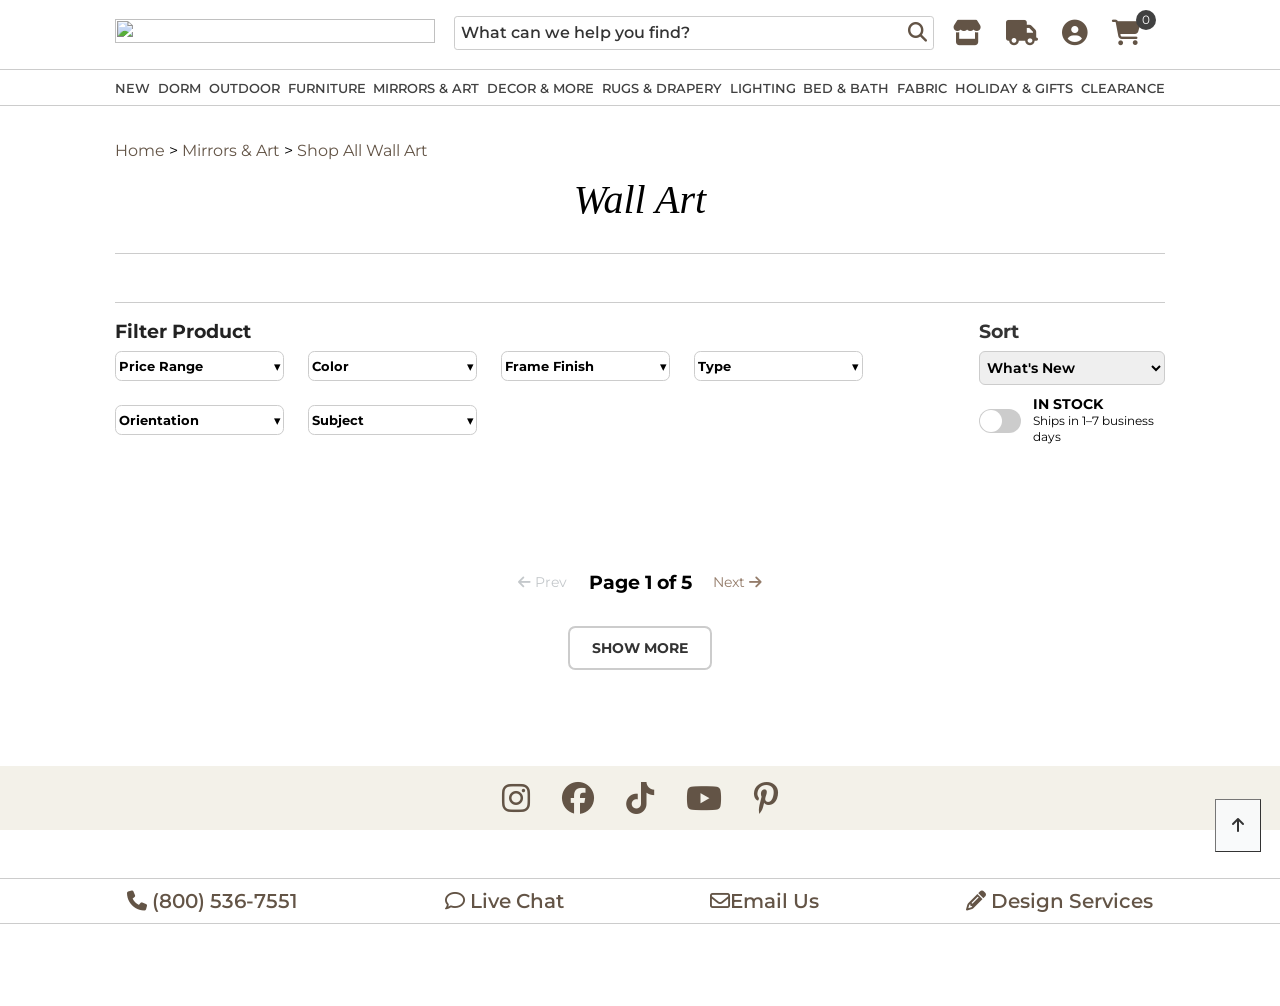
==== commit 992ccdaf: "update" ====
--- a/index.html
+++ b/index.html
@@ -25,10 +25,10 @@
     <link rel="stylesheet" href="/css/footer.css" />
     <link rel="stylesheet" href="/css/responsive.css" />
     <!-- Custom JS -->
-    <script src="fetchHeader.js" type="module" defer></script>
-    <script src="fetchWallArt.js" type="module" defer></script>
-    <script src="fetchProducts.js" type="module" defer></script>
-    <script src="mainFunctions.js" type="module" defer></script>
+    <script src="/src/fetchHeader.js" type="module" defer></script>
+    <script src="/src/fetchWallArt.js" type="module" defer></script>
+    <script src="/src/fetchProducts.js" type="module" defer></script>
+    <script src="/src/mainFunctions.js" type="module" defer></script>
   </head>
   <body>
     <!-- Start Header -->
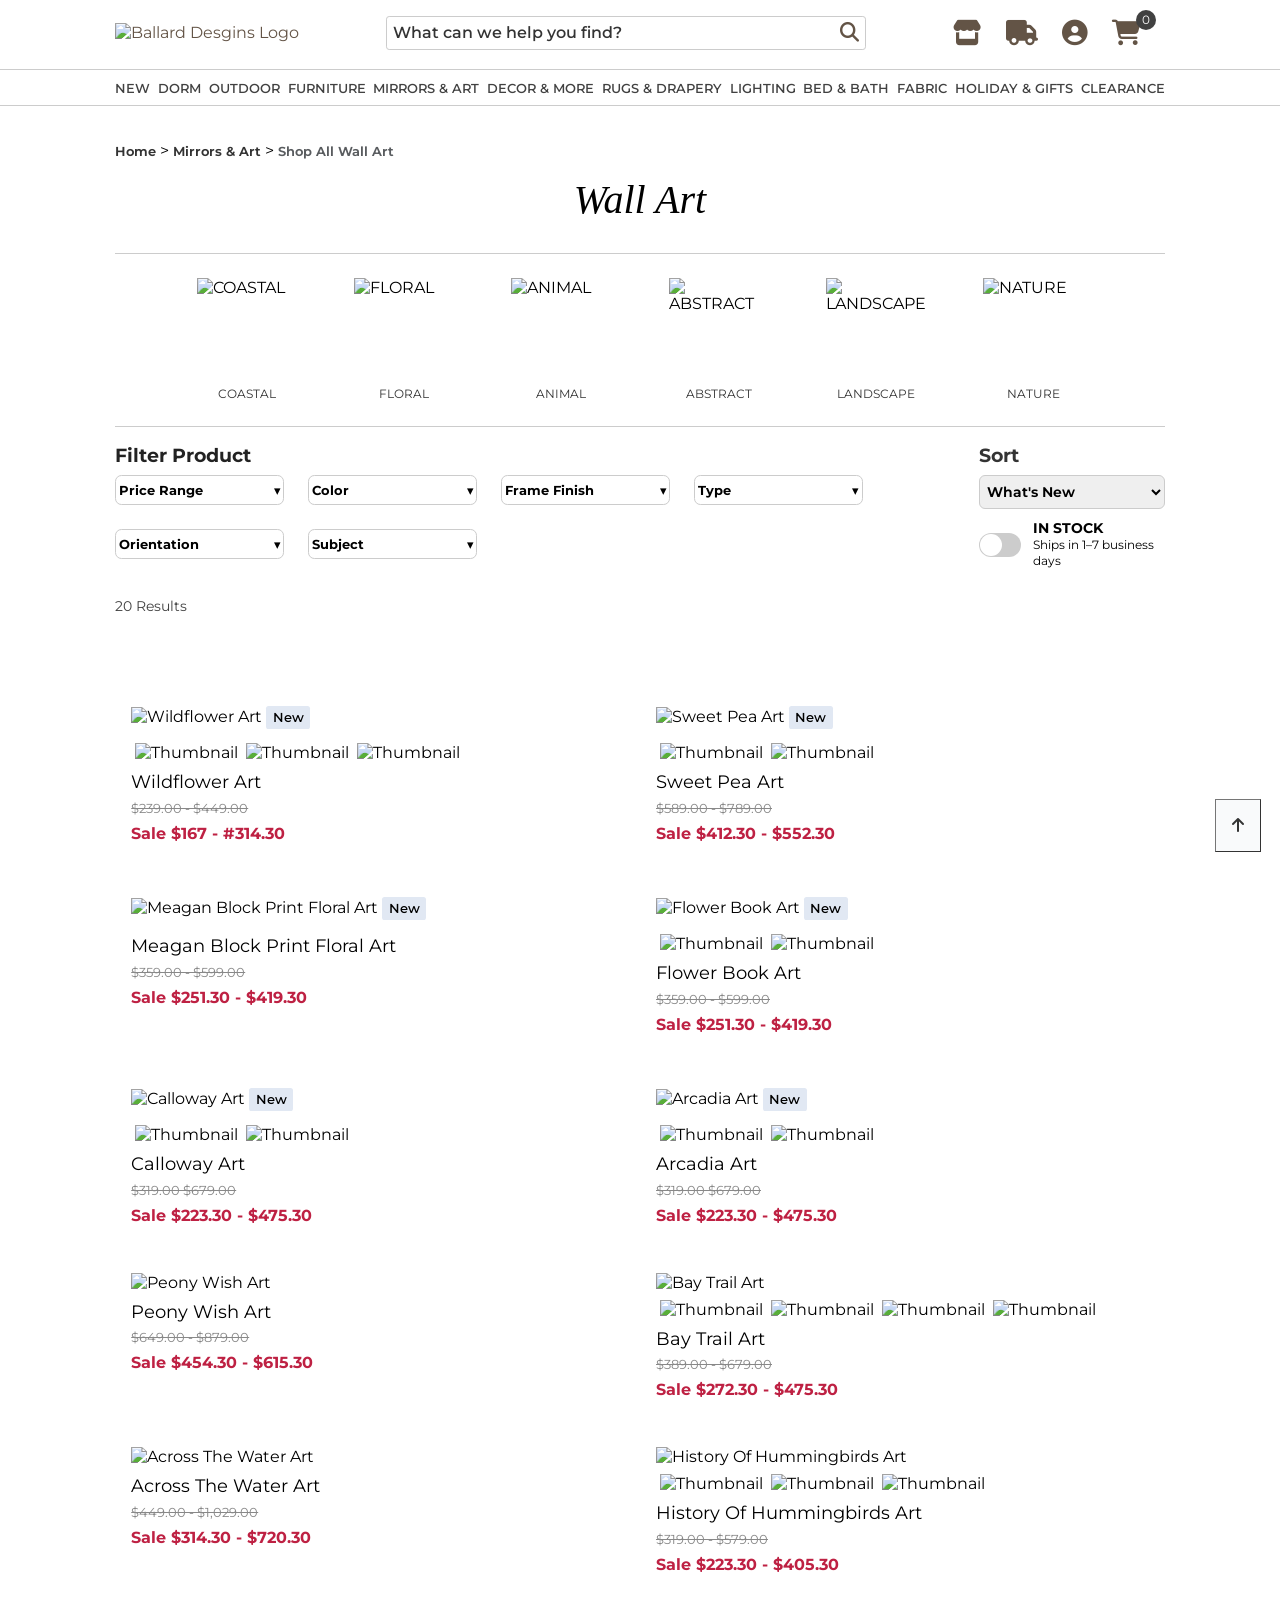
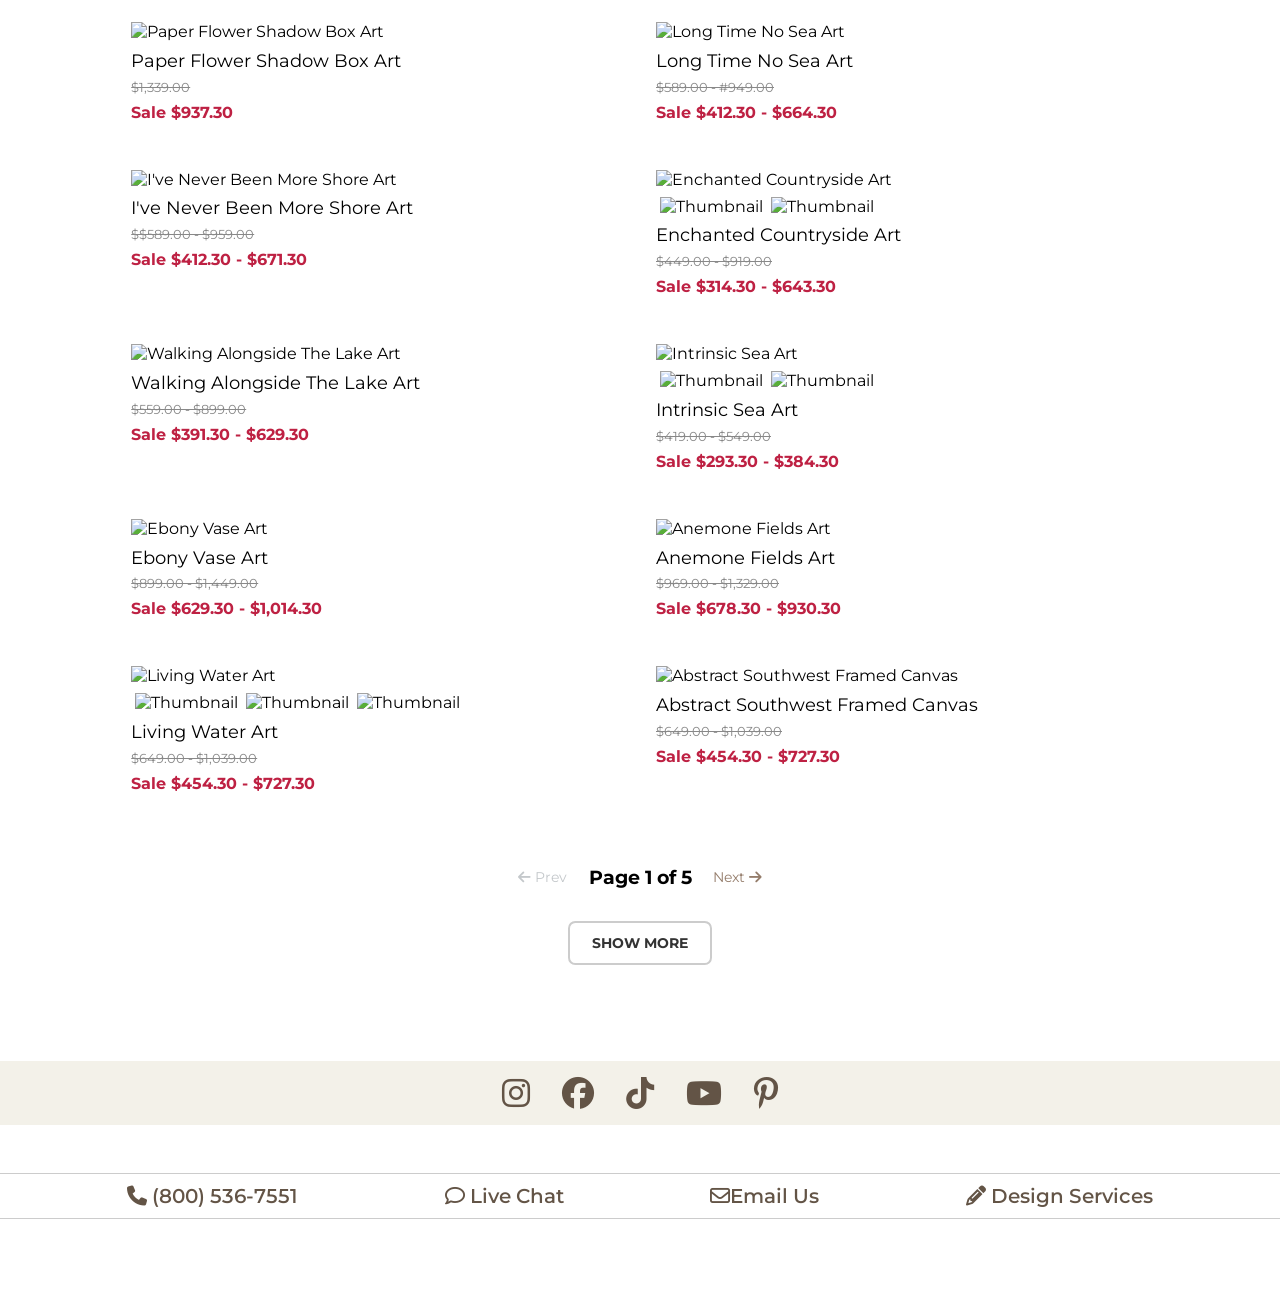
==== commit fb0ee09a: "update the structure" ====
--- a/index.html
+++ b/index.html
@@ -25,10 +25,10 @@
     <link rel="stylesheet" href="/css/footer.css" />
     <link rel="stylesheet" href="/css/responsive.css" />
     <!-- Custom JS -->
-    <script src="/src/fetchHeader.js" type="module" defer></script>
-    <script src="/src/fetchWallArt.js" type="module" defer></script>
-    <script src="/src/fetchProducts.js" type="module" defer></script>
-    <script src="/src/mainFunctions.js" type="module" defer></script>
+    <script src="fetchHeader.js" type="module" defer></script>
+    <script src="fetchWallArt.js" type="module" defer></script>
+    <script src="fetchProducts.js" type="module" defer></script>
+    <script src="mainFunctions.js" type="module" defer></script>
   </head>
   <body>
     <!-- Start Header -->
